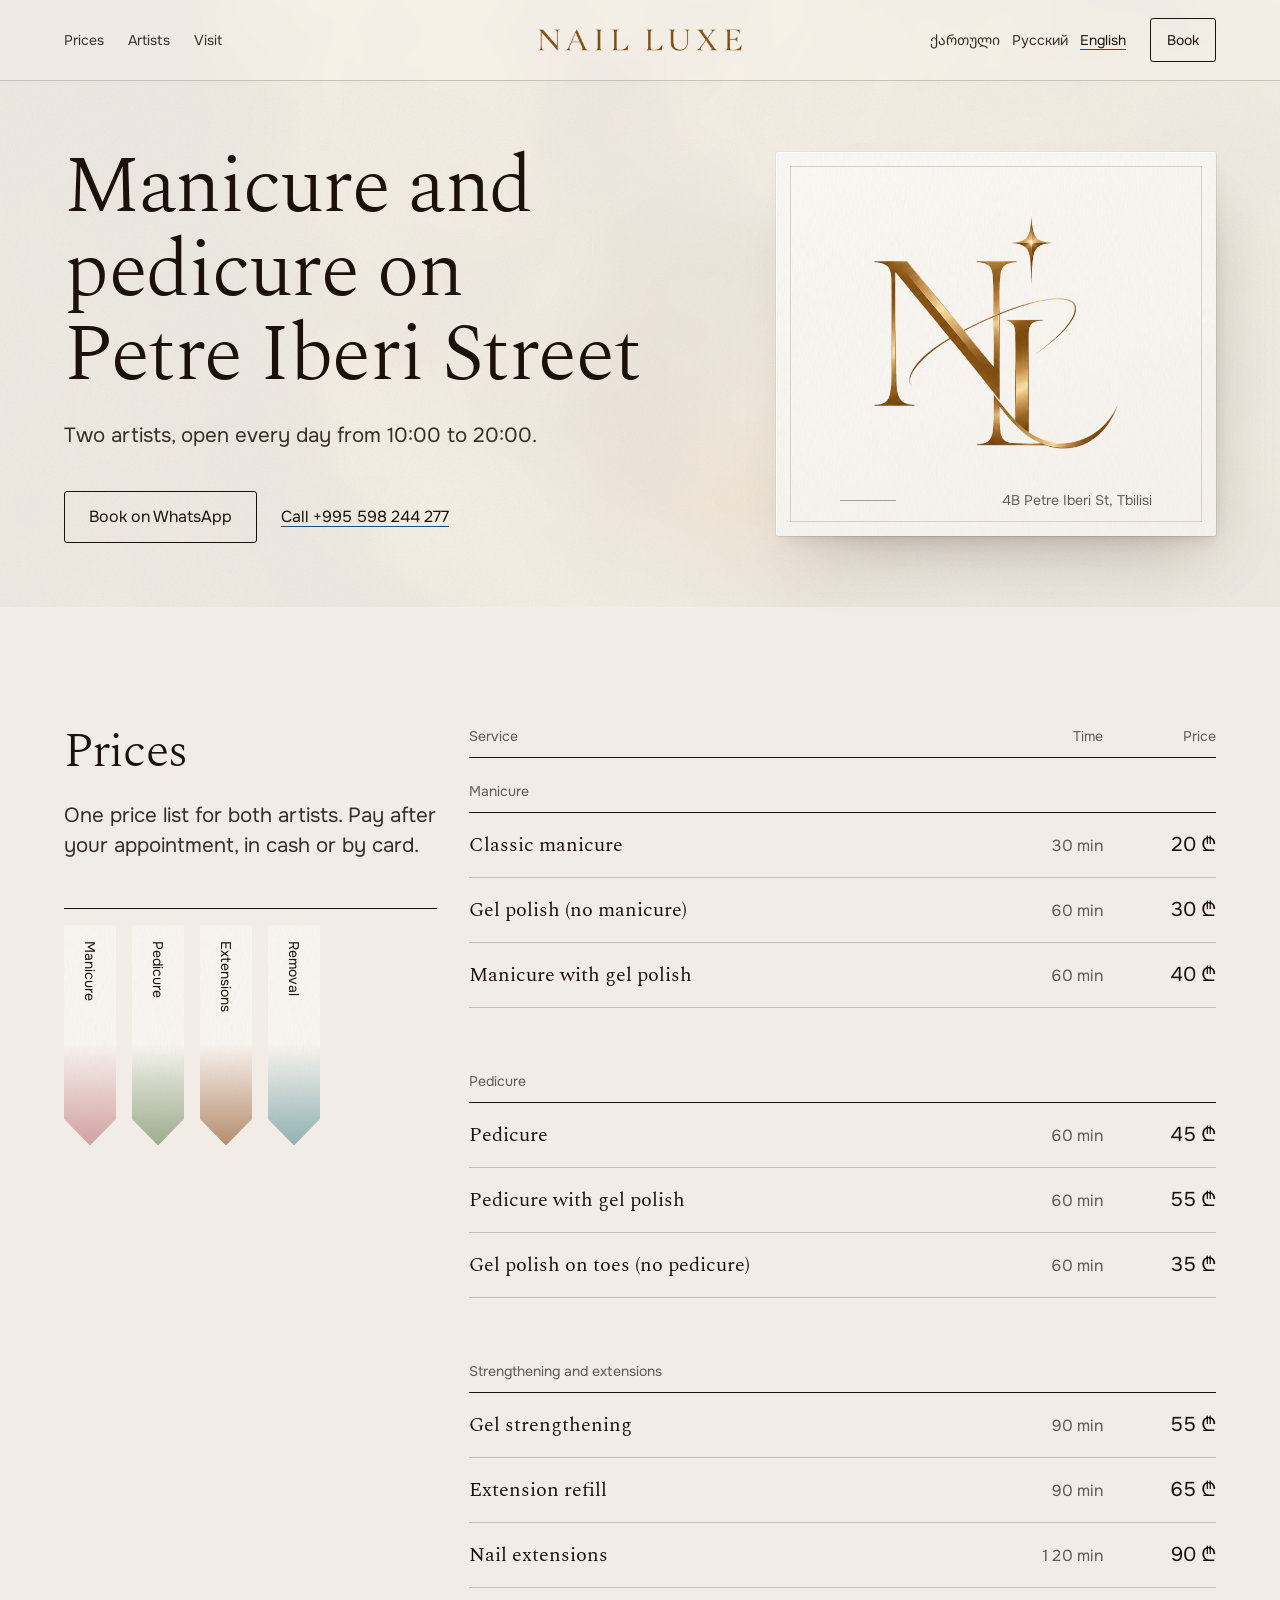
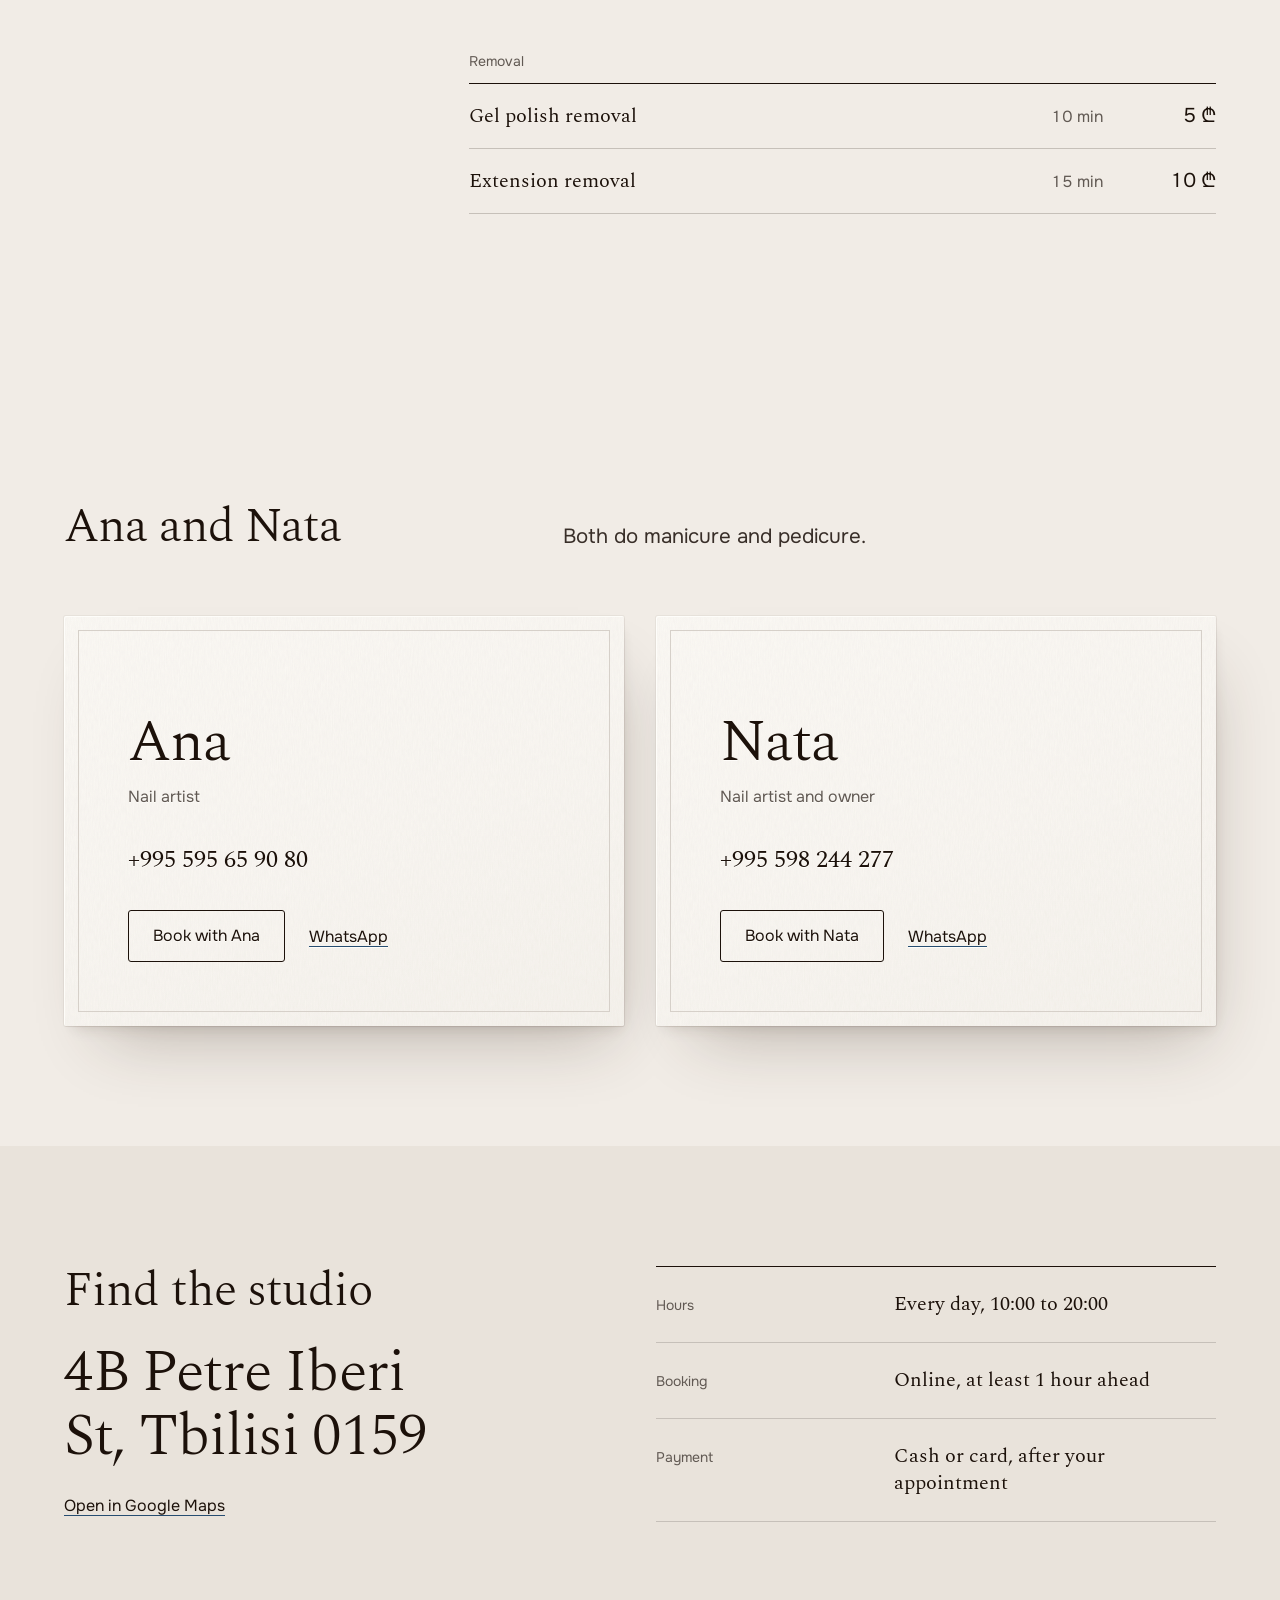
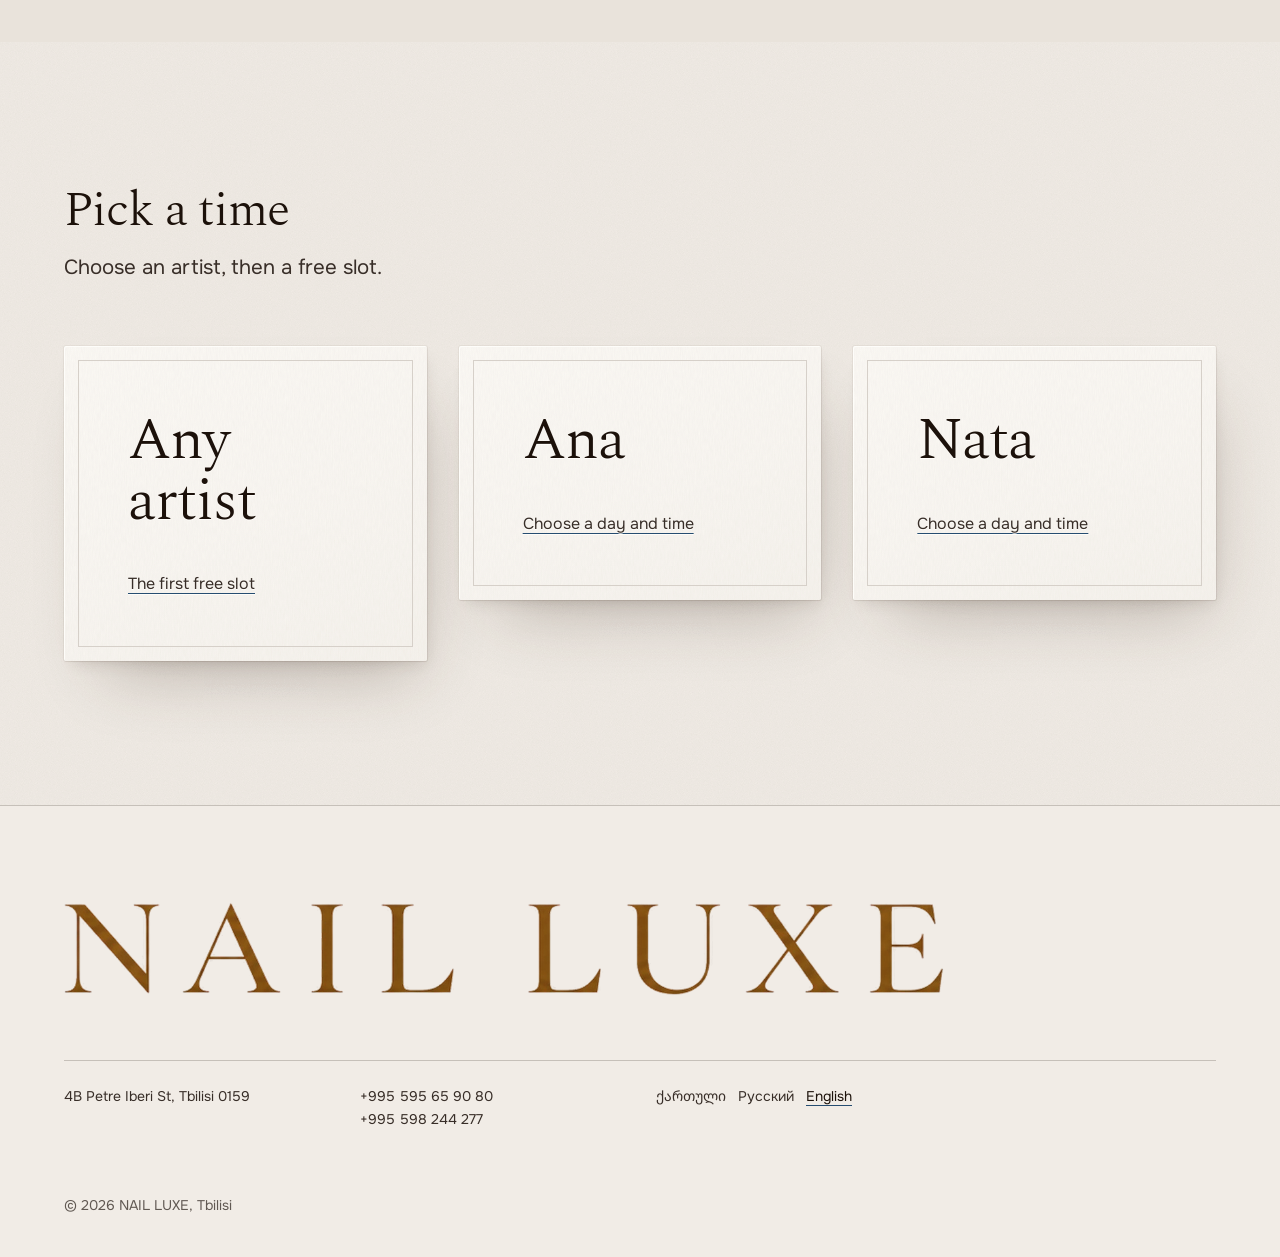
==== site/en/index.html @ 9dfd7c18 "Build trilingual Nail Luxe one-page site (ka/ru/en) with Hallmark Atelier design Prices, artists, vi" ====
<!doctype html>
<html lang="en">
<head>
<meta charset="utf-8">
<meta name="viewport" content="width=device-width, initial-scale=1, viewport-fit=cover">
<title>NAIL LUXE: manicure and pedicure in Tbilisi</title>
<meta name="description" content="Manicure, pedicure, gel polish and nail extensions at 4B Petre Iberi St, Tbilisi. Open every day 10:00–20:00. Book online.">
<link rel="canonical" href="https://kunstkameranika.github.io/nail_luxe/en/">
<link rel="alternate" hreflang="ka" href="https://kunstkameranika.github.io/nail_luxe/ka/">
<link rel="alternate" hreflang="ru" href="https://kunstkameranika.github.io/nail_luxe/ru/">
<link rel="alternate" hreflang="en" href="https://kunstkameranika.github.io/nail_luxe/en/">
<link rel="alternate" hreflang="x-default" href="https://kunstkameranika.github.io/nail_luxe/">
<meta property="og:type" content="website">
<meta property="og:title" content="NAIL LUXE: manicure and pedicure in Tbilisi">
<meta property="og:description" content="Manicure, pedicure, gel polish and nail extensions at 4B Petre Iberi St, Tbilisi. Open every day 10:00–20:00. Book online.">
<meta property="og:image" content="https://kunstkameranika.github.io/nail_luxe/assets/brand/icon-512.png">
<meta property="og:locale" content="en_US">
<meta name="theme-color" content="#efe9e2">
<link rel="icon" href="../assets/brand/icon-32.png" sizes="32x32">
<link rel="apple-touch-icon" href="../assets/brand/icon-180.png">
<link rel="preconnect" href="https://fonts.googleapis.com">
<link rel="preconnect" href="https://fonts.gstatic.com" crossorigin>
<link rel="stylesheet" href="https://fonts.googleapis.com/css2?family=Onest:wght@400&family=Spectral:wght@300;400&display=swap">
<link rel="stylesheet" href="https://fonts.googleapis.com/css2?family=Noto+Sans+Georgian:wght@400&text=%E1%83%A5%E1%83%90%E1%83%A0%E1%83%97%E1%83%A3%E1%83%9A%E1%83%98&display=swap">
<link rel="stylesheet" href="../assets/css/site.css">
<script type="application/ld+json">{"@context":"https://schema.org","@type":"NailSalon","name":"NAIL LUXE","url":"https://kunstkameranika.github.io/nail_luxe/en/","image":"https://kunstkameranika.github.io/nail_luxe/assets/brand/icon-512.png","telephone":"+995598244277","priceRange":"5–90 GEL","paymentAccepted":"Cash, Credit Card","currenciesAccepted":"GEL","address":{"@type":"PostalAddress","streetAddress":"4B Petre Iberi St","addressLocality":"Tbilisi","postalCode":"0159","addressCountry":"GE"},"openingHoursSpecification":[{"@type":"OpeningHoursSpecification","dayOfWeek":["Monday","Tuesday","Wednesday","Thursday","Friday","Saturday","Sunday"],"opens":"10:00","closes":"20:00"}]}</script>
</head>
<body class="lang-en">
<canvas class="air" aria-hidden="true"></canvas>
<header class="mast">
  <div class="container mast-row">
    <nav class="mast-links" aria-label="NAIL LUXE">
      <a href="#prices">Prices</a>
      <a href="#artists">Artists</a>
      <a href="#visit">Visit</a>
    </nav>
    <a class="mast-mark" href="./" aria-label="NAIL LUXE"><img src="../assets/brand/wordmark.webp" width="1291" height="139" alt="NAIL LUXE"></a>
    <div class="mast-end">
      <nav class="langs" aria-label="Language"><a href="../ka/" lang="ka" hreflang="ka">ქართული</a><a href="../ru/" lang="ru" hreflang="ru">Русский</a><a href="../en/" aria-current="page" lang="en">English</a></nav>
      <a class="btn btn--small" href="https://wa.me/995598244277?text=Hello!%20I'd%20like%20to%20book%20at%20Nail%20Luxe." target="_blank" rel="noopener">Book</a>
    </div>
  </div>
</header>

<main>
  <section class="hero air-zone">
    <div class="container hero-grid">
      <div class="hero-text">
        <h1>Manicure and pedicure on Petre Iberi Street</h1>
        <p class="lead">Two artists, open every day from 10:00 to 20:00.</p>
        <div class="hero-actions">
          <a class="btn" href="https://wa.me/995598244277?text=Hello!%20I'd%20like%20to%20book%20at%20Nail%20Luxe." target="_blank" rel="noopener">Book on WhatsApp</a>
          <a class="link" href="tel:+995598244277">Call +995 598 244 277</a>
        </div>
      </div>
      <figure class="print stock">
        <img src="../assets/brand/monogram.webp" width="863" height="826" alt="NAIL LUXE" fetchpriority="high">
        <figcaption><span class="pencil" aria-hidden="true"></span>4B Petre Iberi St, Tbilisi</figcaption>
      </figure>
    </div>
  </section>

  <section class="prices" id="prices">
    <div class="container prices-grid">
      <div class="prices-head">
        <h2>Prices</h2>
        <p class="lead">One price list for both artists. Pay after your appointment, in cash or by card.</p>
        <div class="rail" aria-hidden="false"><a class="strip" href="#g-hands" style="--stain: var(--stain-1)"><span>Manicure</span></a><a class="strip" href="#g-feet" style="--stain: var(--stain-2)"><span>Pedicure</span></a><a class="strip" href="#g-build" style="--stain: var(--stain-3)"><span>Extensions</span></a><a class="strip" href="#g-off" style="--stain: var(--stain-4)"><span>Removal</span></a></div>
      </div>
      <table class="menu">
        <caption class="visually-hidden">Prices</caption>
        <thead><tr><th scope="col">Service</th><th scope="col" class="num">Time</th><th scope="col" class="num">Price</th></tr></thead>
      <tbody id="g-hands">
        <tr class="group"><th scope="rowgroup" colspan="3">Manicure</th></tr>
        <tr><th scope="row">Classic manicure</th><td class="num">30 min</td><td class="num price">20 ₾</td></tr>
        <tr><th scope="row">Gel polish (no manicure)</th><td class="num">60 min</td><td class="num price">30 ₾</td></tr>
        <tr><th scope="row">Manicure with gel polish</th><td class="num">60 min</td><td class="num price">40 ₾</td></tr>
      </tbody>
      <tbody id="g-feet">
        <tr class="group"><th scope="rowgroup" colspan="3">Pedicure</th></tr>
        <tr><th scope="row">Pedicure</th><td class="num">60 min</td><td class="num price">45 ₾</td></tr>
        <tr><th scope="row">Pedicure with gel polish</th><td class="num">60 min</td><td class="num price">55 ₾</td></tr>
        <tr><th scope="row">Gel polish on toes (no pedicure)</th><td class="num">60 min</td><td class="num price">35 ₾</td></tr>
      </tbody>
      <tbody id="g-build">
        <tr class="group"><th scope="rowgroup" colspan="3">Strengthening and extensions</th></tr>
        <tr><th scope="row">Gel strengthening</th><td class="num">90 min</td><td class="num price">55 ₾</td></tr>
        <tr><th scope="row">Extension refill</th><td class="num">90 min</td><td class="num price">65 ₾</td></tr>
        <tr><th scope="row">Nail extensions</th><td class="num">120 min</td><td class="num price">90 ₾</td></tr>
      </tbody>
      <tbody id="g-off">
        <tr class="group"><th scope="rowgroup" colspan="3">Removal</th></tr>
        <tr><th scope="row">Gel polish removal</th><td class="num">10 min</td><td class="num price">5 ₾</td></tr>
        <tr><th scope="row">Extension removal</th><td class="num">15 min</td><td class="num price">10 ₾</td></tr>
      </tbody>
      </table>
    </div>
  </section>

  <section class="artists" id="artists">
    <div class="container">
      <div class="split-head">
        <h2>Ana and Nata</h2>
        <p class="lead">Both do manicure and pedicure.</p>
      </div>
      <div class="artist-grid">
      <article class="artist stock">
        <h3>Ana</h3>
        <p class="role">Nail artist</p>
        <p class="phone"><a href="tel:+995595659080">+995 595 65 90 80</a></p>
        <div class="artist-actions">
          <a class="btn" href="https://wa.me/995595659080?text=Hello!%20I'd%20like%20to%20book%20at%20Nail%20Luxe." target="_blank" rel="noopener">Book with Ana</a>
          <a class="link" href="https://wa.me/995595659080?text=Hello!%20I'd%20like%20to%20book%20at%20Nail%20Luxe." target="_blank" rel="noopener">WhatsApp</a>
        </div>
      </article>
      <article class="artist stock">
        <h3>Nata</h3>
        <p class="role">Nail artist and owner</p>
        <p class="phone"><a href="tel:+995598244277">+995 598 244 277</a></p>
        <div class="artist-actions">
          <a class="btn" href="https://wa.me/995598244277?text=Hello!%20I'd%20like%20to%20book%20at%20Nail%20Luxe." target="_blank" rel="noopener">Book with Nata</a>
          <a class="link" href="https://wa.me/995598244277?text=Hello!%20I'd%20like%20to%20book%20at%20Nail%20Luxe." target="_blank" rel="noopener">WhatsApp</a>
        </div>
      </article>
      </div>
    </div>
  </section>

  <section class="visit" id="visit">
    <div class="container visit-grid">
      <div>
        <h2>Find the studio</h2>
        <p class="address">4B Petre Iberi St, Tbilisi 0159</p>
        <p><a class="link" href="https://www.google.com/maps/search/?api=1&amp;query=4B+Petre+Iberi+St,+Tbilisi+0159,+Georgia" target="_blank" rel="noopener">Open in Google Maps</a></p>
      </div>
      <dl class="ruled">
        <div><dt>Hours</dt><dd>Every day, 10:00 to 20:00</dd></div>
        <div><dt>Booking</dt><dd>Online, at least 1 hour ahead</dd></div>
        <div><dt>Payment</dt><dd>Cash or card, after your appointment</dd></div>
      </dl>
    </div>
  </section>

  <section class="close air-zone" id="book">
    <div class="container close-grid">
      <div>
        <h2>Pick a time</h2>
        <p class="lead">Choose an artist, then a free slot.</p>
      </div>
      <ul class="tickets">
        <li><a class="ticket stock" href="https://wa.me/995598244277?text=Hello!%20I'd%20like%20to%20book%20at%20Nail%20Luxe." target="_blank" rel="noopener"><span class="ticket-name">Any artist</span><span class="ticket-line">The first free slot</span></a></li>
        <li><a class="ticket stock" href="https://wa.me/995595659080?text=Hello!%20I'd%20like%20to%20book%20at%20Nail%20Luxe." target="_blank" rel="noopener"><span class="ticket-name">Ana</span><span class="ticket-line">Choose a day and time</span></a></li>
        <li><a class="ticket stock" href="https://wa.me/995598244277?text=Hello!%20I'd%20like%20to%20book%20at%20Nail%20Luxe." target="_blank" rel="noopener"><span class="ticket-name">Nata</span><span class="ticket-line">Choose a day and time</span></a></li>
      </ul>
    </div>
  </section>
</main>

<footer class="foot">
  <div class="container">
    <img class="foot-mark" src="../assets/brand/wordmark.webp" width="1291" height="139" alt="NAIL LUXE" loading="lazy">
    <div class="foot-row">
      <p>4B Petre Iberi St, Tbilisi 0159</p>
      <p><a href="tel:+995595659080">+995 595 65 90 80</a><br><a href="tel:+995598244277">+995 598 244 277</a></p>
      <nav class="langs" aria-label="Language"><a href="../ka/" lang="ka" hreflang="ka">ქართული</a><a href="../ru/" lang="ru" hreflang="ru">Русский</a><a href="../en/" aria-current="page" lang="en">English</a></nav>
      
    </div>
    <p class="legal">© 2026 NAIL LUXE, Tbilisi</p>
  </div>
</footer>
<script src="../assets/js/air.js" defer></script>
</body>
</html>
---- site/assets/css/site.css ----
/* Hallmark · shape: Catalogue-led one-pager (draw swap: Long Document hides the booking action; job is book) · genre: editorial · theme: Atelier (deal 1/3, seed nail-luxe-luxury-nail-592d·a6c207c2·2026-11-07·r0) · job: book · draw: 41c783
 * hero: Banner · nav: masthead · footer: mast · imagery: none, the user's monogram as the hero print; photo slots wait for the studio's own photographs · signature: the NL monogram matted on cotton stock beside the head, polish-stained strips indexing the price list
 * axes: light/roman-serif/cool · posture: restrained · contrast: pass · fold: pass · v2.0.0 */
/* Hallmark · pre-emit critique: P4 H4 E4 S4 R5 V4 · weakest: S, no photographs of the work yet; led with the real monogram and the real price list instead of off-subject library photos */
/* waive 37: four families because the page is trilingual; Noto Serif/Sans Georgian only cover Georgian glyphs behind Spectral and Onest, one role each */
/* waive 79: Banner posture; the space under the hero actions is the prices section opening above the fold, as the draw asked */
/* waive theme-face: Sentient and Hanken Grotesk have no Cyrillic or Georgian; Spectral 300 and Onest 400 keep the light-serif-over-grotesk voice in all three scripts */
@import url("./tokens.css");
@import url("./base.css");

html { background: var(--color-paper); }
body { position: relative; background: transparent; color: var(--color-ink-2); line-height: 1.6; }
.lang-ka { --tracking-display: 0; }

/* The air: a fixed field behind the hero and the close; paper sections cover it. */
.air { position: fixed; inset: 0; width: 100%; height: 100%; z-index: 0; pointer-events: none; display: block; }
.mast, main, .foot { position: relative; z-index: 1; }
.air-zone { position: relative; isolation: isolate; }
.air-zone::after { content: ""; position: absolute; inset: 0; z-index: -1; background-image: var(--grain); background-size: 180px; opacity: 0.16; mix-blend-mode: multiply; pointer-events: none; }
.prices, .artists, .visit, .foot { background: var(--color-paper); }

h1, h2 { color: var(--color-ink); font-weight: var(--display-weight); }
h3 { font-weight: var(--serif-small); color: var(--color-ink); }

/* Controls */
.btn { display: inline-flex; align-items: center; justify-content: center; min-height: 52px; padding: 0 var(--space-lg); border: var(--rule-hair) solid var(--color-ink); border-radius: var(--radius-pill); background: transparent; color: var(--color-ink); font: 400 var(--text-md)/1 var(--font-body); text-decoration: none; white-space: nowrap; cursor: pointer; transition: background-color var(--dur-short) var(--ease-out), color var(--dur-short) var(--ease-out), transform var(--dur-micro) var(--ease-out); }
.btn:hover { background: var(--color-ink); color: var(--color-paper); }
.btn:active { transform: translateY(1px); }
.btn:focus-visible { outline: 2px solid var(--color-focus); outline-offset: 3px; transition: none; }
.btn[aria-disabled="true"] { border-color: var(--color-rule); color: var(--color-muted); background: transparent; cursor: not-allowed; transform: none; }
.btn--small { min-height: 44px; padding: 0 var(--space-md); font-size: var(--text-sm); }
.btn--quiet { border-color: var(--color-rule); }
.btn--quiet:hover { border-color: var(--color-ink); }
.link { color: var(--color-ink); text-decoration: underline; text-decoration-color: var(--color-accent); text-decoration-thickness: 1px; text-underline-offset: 0.28em; transition: text-decoration-color var(--dur-short) var(--ease-out); }
.link:hover { text-decoration-color: var(--color-ink); }
.link:active { color: var(--color-ink-2); }
.link:focus-visible, .mast a:focus-visible, .foot a:focus-visible, .strip:focus-visible, .phone a:focus-visible { outline: 2px solid var(--color-focus); outline-offset: 3px; transition: none; }

/* Masthead: the wordmark centred over a hairline */
.mast { border-bottom: var(--rule-hair) solid var(--color-rule); }
.mast-row { display: grid; grid-template-columns: minmax(0, 1fr) auto minmax(0, 1fr); align-items: center; gap: var(--space-lg); min-height: 80px; }
.mast-links { display: flex; gap: var(--space-lg); font-size: var(--text-sm); }
.mast-links a, .langs a { color: var(--color-ink-2); text-decoration: none; }
.mast-links a:hover, .langs a:hover { color: var(--color-ink); text-decoration: underline; text-decoration-color: var(--color-accent); text-underline-offset: 0.28em; }
.mast-mark img { width: clamp(150px, 16vw, 230px); height: auto; }
.mast-end { display: flex; justify-content: flex-end; align-items: center; gap: var(--space-lg); }
.langs { display: flex; gap: var(--space-sm); font-size: var(--text-sm); }
.langs a[aria-current="page"] { color: var(--color-ink); text-decoration: underline; text-decoration-color: var(--color-accent); text-underline-offset: 0.28em; }

/* Hero: Banner, the head beside the monogram print */
.hero { padding-block: var(--space-2xl) var(--space-2xl); }
.hero-grid { display: grid; grid-template-columns: minmax(0, 7fr) minmax(0, 5fr); gap: var(--space-3xl); align-items: center; }
.hero h1 { max-width: 16ch; }
.lang-ka .hero h1 { font-size: clamp(2.25rem, 3.6vw + 1rem, 4.25rem); max-width: 16ch; line-height: 1.15; }
.hero .lead { margin-top: var(--space-lg); color: var(--color-ink-2); }
.hero-actions { display: flex; flex-wrap: wrap; align-items: center; gap: var(--space-lg); margin-top: var(--space-xl); }

.stock { position: relative; border-radius: 2px; background: var(--fibre) 0 0 / 220px, linear-gradient(160deg, var(--card-lit), var(--color-card) 55%, var(--card-shade)); box-shadow: var(--shadow-card), inset 1px 1px 0 var(--lit); text-shadow: 0 1px 0 var(--lit); }
.stock::before { content: ""; position: absolute; inset: 0.875rem; border: var(--rule-hair) solid var(--color-card-edge); pointer-events: none; }
.print { margin: 0; justify-self: end; width: min(100%, 500px); padding: var(--space-2xl) var(--space-2xl) var(--space-lg); display: grid; gap: var(--space-xl); }
.print img { width: 78%; margin-inline: auto; }
.print figcaption { display: flex; align-items: center; justify-content: space-between; gap: var(--space-md); font-size: var(--text-sm); color: var(--color-muted); }
.pencil { flex: 0 0 56px; height: 1px; background: var(--color-pencil); opacity: 0.6; }

/* Prices: the head and the strips on four columns, the list on eight */
.prices { padding-block: var(--section-gap-s) var(--section-gap); }
.prices-grid { display: grid; grid-template-columns: minmax(0, 4fr) minmax(0, 8fr); gap: var(--gap-columns); align-items: start; }
.prices-head { position: sticky; top: var(--space-xl); display: grid; gap: var(--space-lg); }
.prices-head .lead { max-width: 30ch; }
.rail { display: flex; gap: var(--space-md); margin-top: var(--space-lg); padding-top: var(--space-md); border-top: var(--rule-hair) solid var(--color-ink); }
.strip { position: relative; display: flex; align-items: flex-start; justify-content: center; width: 52px; height: 220px; padding-top: var(--space-md); text-decoration: none; color: var(--color-ink); font-size: var(--text-sm); background: var(--fibre) 0 0 / 220px, linear-gradient(to top, color-mix(in oklab, var(--stain) 80%, var(--color-card)) 0%, color-mix(in oklab, var(--stain) 35%, var(--color-card)) 26%, var(--color-card) 46%); clip-path: polygon(0 0, 100% 0, 100% 88%, 50% 100%, 0 88%); filter: drop-shadow(var(--shadow-strip)); transition: transform var(--dur-long) var(--ease-out); }
.strip::before { content: ""; position: absolute; top: calc(var(--space-md) * -1 - 4px); left: 50%; width: 1px; height: calc(var(--space-md) + 4px); background: var(--color-ink); }
.strip span { writing-mode: vertical-rl; white-space: nowrap; }
.lang-ka .strip span, .lang-ru .strip span { font-size: var(--text-xs); }
.strip:hover { transform: translateY(8px); }
.strip:active { transform: translateY(12px); }

.menu { width: 100%; border-collapse: collapse; font-variant-numeric: tabular-nums; }
.menu thead th { padding: 0 0 var(--space-sm); font: 400 var(--text-sm)/1.3 var(--font-body); color: var(--color-muted); text-align: left; border-bottom: var(--rule-head) solid var(--color-ink); }
.menu .num { text-align: right; white-space: nowrap; }
.menu tbody th, .menu td { padding: var(--space-md) 0; border-bottom: var(--rule-hair) solid var(--color-rule); vertical-align: baseline; }
.menu tbody th[scope="row"] { font: var(--serif-small) var(--text-lg)/1.3 var(--font-display); color: var(--color-ink); text-align: left; padding-right: var(--space-lg); }
.menu td { color: var(--color-muted); padding-left: var(--space-lg); }
.menu td.price { color: var(--color-ink); font-size: var(--text-lg); }
.menu tr.group th { padding: var(--space-2xl) 0 var(--space-sm); font: 400 var(--text-sm)/1.3 var(--font-body); color: var(--color-muted); text-align: left; border-bottom: var(--rule-hair) solid var(--color-ink); }
.menu tbody:first-of-type tr.group th { padding-top: var(--space-lg); }
.menu tbody:target tr.group th { color: var(--color-ink); }

/* Artists: two cotton cards */
.artists { padding-block: var(--section-gap) var(--section-gap-s); }
.split-head { display: grid; grid-template-columns: minmax(0, 5fr) minmax(0, 7fr); gap: var(--gap-columns); align-items: end; margin-bottom: var(--space-2xl); }
.artist-grid { display: grid; grid-template-columns: repeat(2, minmax(0, 1fr)); gap: var(--gap-columns); }
.artist { padding: var(--space-3xl) var(--space-2xl) var(--space-2xl); display: grid; align-content: start; gap: var(--space-sm); min-height: 360px; }
.artist h3 { font-size: var(--text-display-s); font-weight: var(--display-weight); line-height: 1.02; }
.artist .role { color: var(--color-muted); }
.phone { margin-top: var(--space-lg); font: var(--serif-small) var(--text-title)/1.2 var(--font-display); font-variant-numeric: tabular-nums; }
.phone a { color: var(--color-ink); text-decoration: none; }
.phone a:hover { text-decoration: underline; text-decoration-color: var(--color-accent); text-underline-offset: 0.2em; }
.artist-actions { display: flex; flex-wrap: wrap; align-items: center; gap: var(--space-lg); margin-top: var(--space-lg); }

/* Visit: a paper band, the address set as a statement beside the ruled facts */
.visit { background: var(--color-paper-2); padding-block: var(--section-gap-s); }
.visit-grid { display: grid; grid-template-columns: minmax(0, 6fr) minmax(0, 6fr); gap: var(--gap-columns); align-items: start; }
.visit .address { margin-block: var(--space-lg) var(--space-lg); font: var(--statement-weight) var(--text-display-s)/1.08 var(--font-display); letter-spacing: var(--tracking-statement); color: var(--color-ink); max-width: 16ch; text-wrap: balance; }
.ruled { margin: 0; border-top: var(--rule-head) solid var(--color-ink); }
.ruled > div { display: grid; grid-template-columns: minmax(0, 2fr) minmax(0, 3fr); gap: var(--space-lg); padding-block: var(--space-lg); border-bottom: var(--rule-hair) solid var(--color-rule); }
.ruled dt { color: var(--color-muted); font-size: var(--text-sm); padding-top: 0.2em; }
.ruled dd { margin: 0; font: var(--serif-small) var(--text-lg)/1.35 var(--font-display); color: var(--color-ink); }

/* Close: the booking again, over the air */
.close { padding-block: var(--section-gap) var(--section-gap); }
.close-grid { display: grid; gap: var(--space-2xl); }
.close .lead { margin-top: var(--space-md); }
.tickets { list-style: none; margin: 0; padding: 0; display: grid; grid-template-columns: repeat(3, minmax(0, 1fr)); gap: var(--gap-columns); }
.ticket { display: grid; align-content: space-between; gap: var(--space-xl); min-height: 240px; padding: var(--space-2xl); color: var(--color-ink); text-decoration: none; transition: transform var(--dur-short) var(--ease-out); }
.ticket:hover { transform: translateY(-4px); }
.ticket:active { transform: translateY(0); }
.ticket:focus-visible { outline: 2px solid var(--color-focus); outline-offset: 3px; transition: none; }
.ticket-name { font: var(--display-weight) var(--text-display-s)/1.02 var(--font-display); letter-spacing: var(--tracking-display); }
.ticket-line { color: var(--color-ink-2); text-decoration: underline; text-decoration-color: var(--color-accent); text-underline-offset: 0.28em; }

/* Footer: a mast, the wordmark large over the facts */
.foot { padding-block: var(--space-3xl) var(--space-xl); border-top: var(--rule-hair) solid var(--color-rule); font-size: var(--text-sm); color: var(--color-ink-2); }
.foot-mark { width: min(100%, 880px); height: auto; }
.foot-row { display: grid; grid-template-columns: repeat(4, minmax(0, 1fr)); gap: var(--gap-columns); margin-top: var(--space-2xl); padding-top: var(--space-lg); border-top: var(--rule-hair) solid var(--color-rule); }
.foot a { color: var(--color-ink-2); text-decoration: none; }
.foot a:hover { color: var(--color-ink); text-decoration: underline; text-decoration-color: var(--color-accent); }
.legal { margin-top: var(--space-2xl); color: var(--color-muted); }

@media (max-width: 60rem) {
  .mast-row { grid-template-columns: auto minmax(0, 1fr); min-height: 64px; }
  .mast-links { display: none; }
  .mast-mark { justify-self: start; }
  .mast-end { gap: var(--space-md); }
  .hero { padding-block: var(--space-2xl) var(--space-2xl); }
  .hero-grid, .prices-grid, .visit-grid, .close-grid, .split-head { grid-template-columns: minmax(0, 1fr); row-gap: var(--space-xl); }
  .print { justify-self: start; width: min(100%, 300px); padding: var(--space-xl) var(--space-xl) var(--space-md); }
  .prices-head { position: static; }
  .strip { height: 170px; }
  .tickets { grid-template-columns: minmax(0, 1fr); }
  .ticket { min-height: 0; padding: var(--space-xl); }
  .foot-row { grid-template-columns: repeat(2, minmax(0, 1fr)); }
}
@media (max-width: 40rem) {
  .mast-row { grid-template-columns: minmax(0, 1fr) auto; grid-template-areas: "mark book" "langs langs"; row-gap: 0; padding-block: var(--space-sm); }
  .mast-end { display: contents; }
  .mast-mark { grid-area: mark; }
  .mast-end .btn { grid-area: book; }
  .mast-end .langs { grid-area: langs; padding-block: var(--space-xs); }
  .mast-end .langs a { min-height: 44px; display: inline-flex; align-items: center; }
  .artist-grid { grid-template-columns: minmax(0, 1fr); }
  .artist { min-height: 0; padding: var(--space-2xl) var(--space-xl) var(--space-xl); }
  .menu tbody th[scope="row"] { font-size: var(--text-md); }
  .menu td.price { font-size: var(--text-md); }
  .menu td { padding-left: var(--space-sm); }
  .strip { width: 44px; }
  .foot-row { grid-template-columns: minmax(0, 1fr); }
}
@media (prefers-reduced-motion: reduce) {
  .strip, .btn, .link, .ticket { transition: none; }
  .strip:hover, .strip:active, .btn:active, .ticket:hover { transform: none; }
}
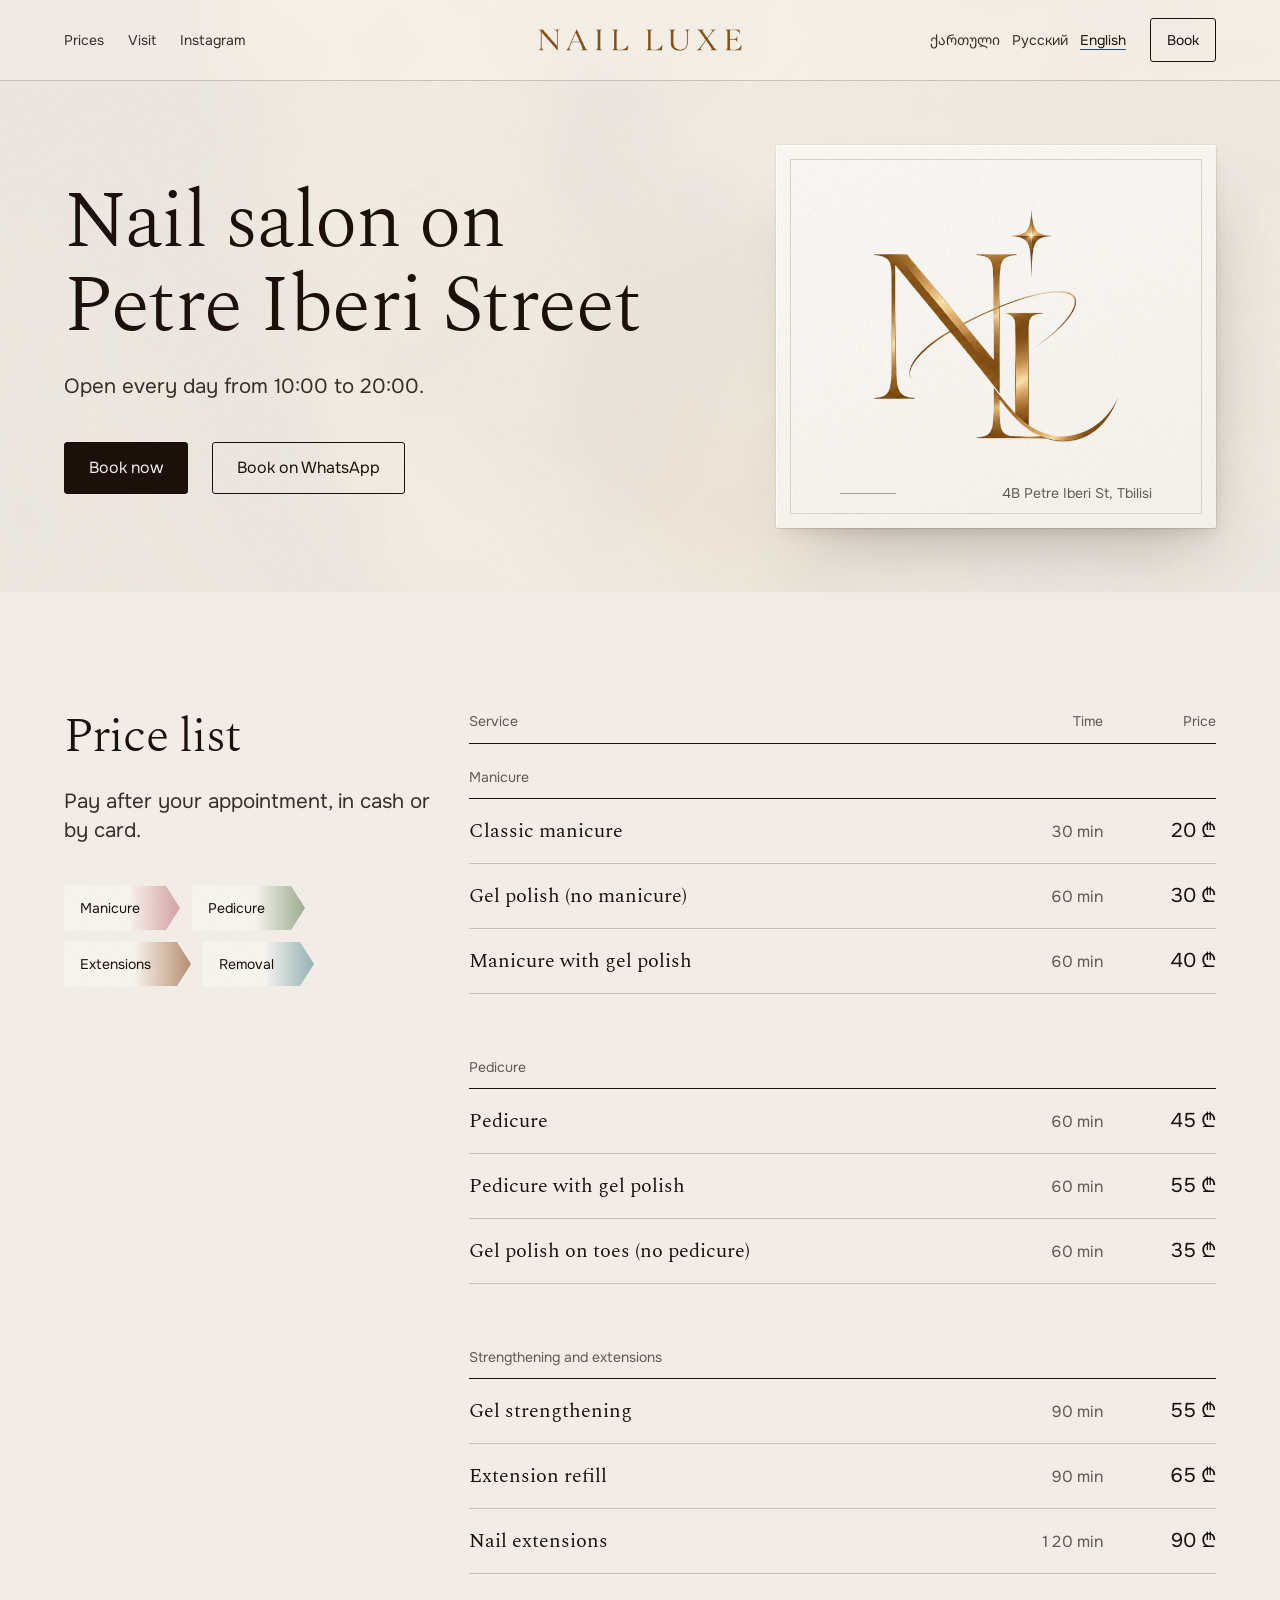
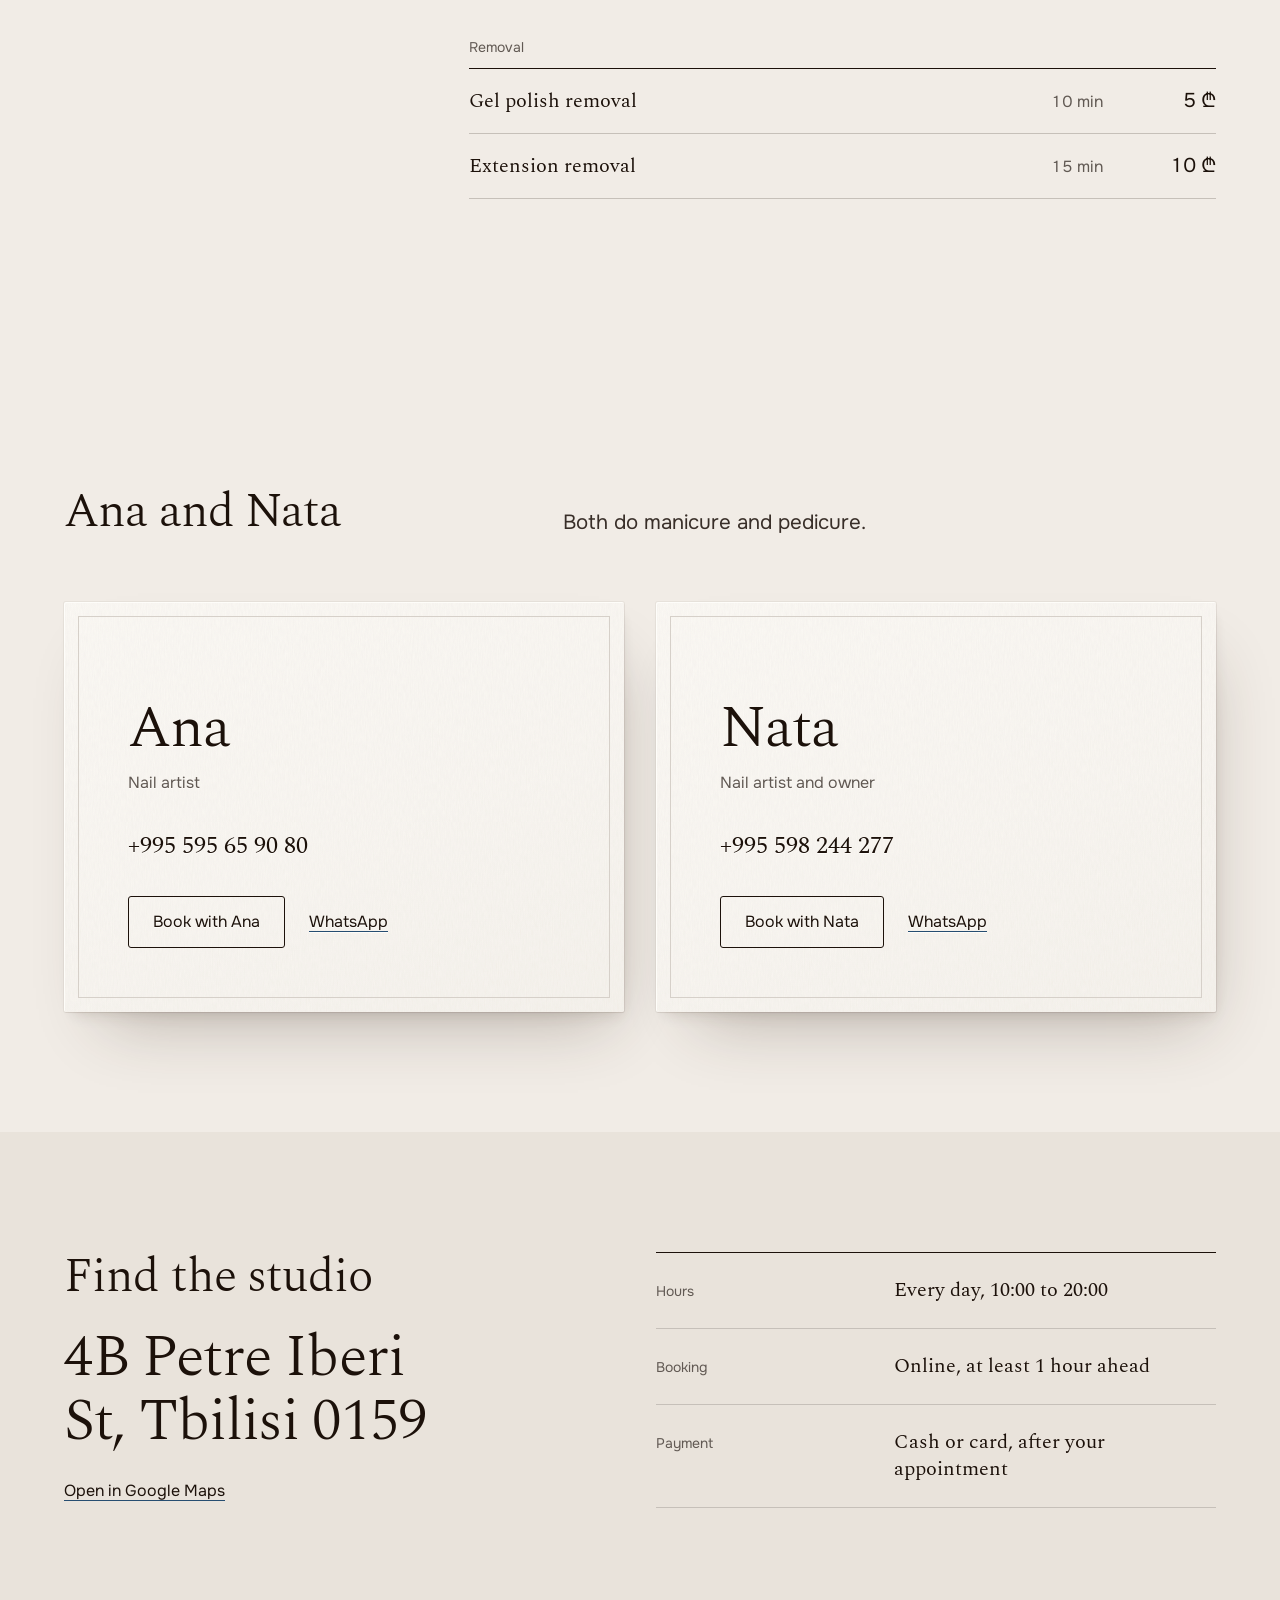
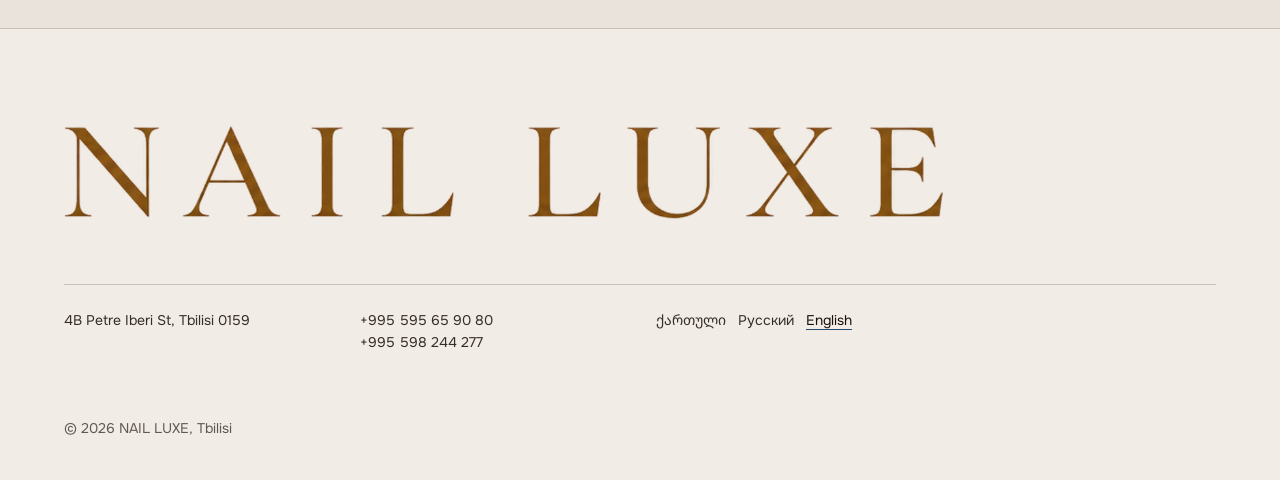
==== commit 21f8b42b: "Hero, prices and nav changes from review - Hero: 'Nail salon on Petre Iberi Street', hours only in t" ====
--- a/site/en/index.html
+++ b/site/en/index.html
@@ -31,13 +31,13 @@
   <div class="container mast-row">
     <nav class="mast-links" aria-label="NAIL LUXE">
       <a href="#prices">Prices</a>
-      <a href="#artists">Artists</a>
       <a href="#visit">Visit</a>
+      <a href="#" data-pending="instagram">Instagram</a>
     </nav>
     <a class="mast-mark" href="./" aria-label="NAIL LUXE"><img src="../assets/brand/wordmark.webp" width="1291" height="139" alt="NAIL LUXE"></a>
     <div class="mast-end">
       <nav class="langs" aria-label="Language"><a href="../ka/" lang="ka" hreflang="ka">ქართული</a><a href="../ru/" lang="ru" hreflang="ru">Русский</a><a href="../en/" aria-current="page" lang="en">English</a></nav>
-      <a class="btn btn--small" href="https://wa.me/995598244277?text=Hello!%20I'd%20like%20to%20book%20at%20Nail%20Luxe." target="_blank" rel="noopener">Book</a>
+      <a class="btn btn--small" href="#" data-pending="fresha">Book</a>
     </div>
   </div>
 </header>
@@ -46,11 +46,11 @@
   <section class="hero air-zone">
     <div class="container hero-grid">
       <div class="hero-text">
-        <h1>Manicure and pedicure on Petre Iberi Street</h1>
-        <p class="lead">Two artists, open every day from 10:00 to 20:00.</p>
+        <h1>Nail salon on Petre Iberi Street</h1>
+        <p class="lead">Open every day from 10:00 to 20:00.</p>
         <div class="hero-actions">
+          <a class="btn btn--primary" href="#" data-pending="fresha">Book now</a>
           <a class="btn" href="https://wa.me/995598244277?text=Hello!%20I'd%20like%20to%20book%20at%20Nail%20Luxe." target="_blank" rel="noopener">Book on WhatsApp</a>
-          <a class="link" href="tel:+995598244277">Call +995 598 244 277</a>
         </div>
       </div>
       <figure class="print stock">
@@ -63,12 +63,12 @@
   <section class="prices" id="prices">
     <div class="container prices-grid">
       <div class="prices-head">
-        <h2>Prices</h2>
-        <p class="lead">One price list for both artists. Pay after your appointment, in cash or by card.</p>
-        <div class="rail" aria-hidden="false"><a class="strip" href="#g-hands" style="--stain: var(--stain-1)"><span>Manicure</span></a><a class="strip" href="#g-feet" style="--stain: var(--stain-2)"><span>Pedicure</span></a><a class="strip" href="#g-build" style="--stain: var(--stain-3)"><span>Extensions</span></a><a class="strip" href="#g-off" style="--stain: var(--stain-4)"><span>Removal</span></a></div>
+        <h2>Price list</h2>
+        <p class="lead">Pay after your appointment, in cash or by card.</p>
+        <div class="rail" aria-hidden="false"><a class="strip" href="#g-hands" style="--stain: var(--stain-1)">Manicure</a><a class="strip" href="#g-feet" style="--stain: var(--stain-2)">Pedicure</a><a class="strip" href="#g-build" style="--stain: var(--stain-3)">Extensions</a><a class="strip" href="#g-off" style="--stain: var(--stain-4)">Removal</a></div>
       </div>
       <table class="menu">
-        <caption class="visually-hidden">Prices</caption>
+        <caption class="visually-hidden">Price list</caption>
         <thead><tr><th scope="col">Service</th><th scope="col" class="num">Time</th><th scope="col" class="num">Price</th></tr></thead>
       <tbody id="g-hands">
         <tr class="group"><th scope="rowgroup" colspan="3">Manicure</th></tr>
@@ -109,7 +109,7 @@
         <p class="role">Nail artist</p>
         <p class="phone"><a href="tel:+995595659080">+995 595 65 90 80</a></p>
         <div class="artist-actions">
-          <a class="btn" href="https://wa.me/995595659080?text=Hello!%20I'd%20like%20to%20book%20at%20Nail%20Luxe." target="_blank" rel="noopener">Book with Ana</a>
+          <a class="btn" href="#" data-pending="fresha">Book with Ana</a>
           <a class="link" href="https://wa.me/995595659080?text=Hello!%20I'd%20like%20to%20book%20at%20Nail%20Luxe." target="_blank" rel="noopener">WhatsApp</a>
         </div>
       </article>
@@ -118,7 +118,7 @@
         <p class="role">Nail artist and owner</p>
         <p class="phone"><a href="tel:+995598244277">+995 598 244 277</a></p>
         <div class="artist-actions">
-          <a class="btn" href="https://wa.me/995598244277?text=Hello!%20I'd%20like%20to%20book%20at%20Nail%20Luxe." target="_blank" rel="noopener">Book with Nata</a>
+          <a class="btn" href="#" data-pending="fresha">Book with Nata</a>
           <a class="link" href="https://wa.me/995598244277?text=Hello!%20I'd%20like%20to%20book%20at%20Nail%20Luxe." target="_blank" rel="noopener">WhatsApp</a>
         </div>
       </article>
@@ -141,19 +141,6 @@
     </div>
   </section>
 
-  <section class="close air-zone" id="book">
-    <div class="container close-grid">
-      <div>
-        <h2>Pick a time</h2>
-        <p class="lead">Choose an artist, then a free slot.</p>
-      </div>
-      <ul class="tickets">
-        <li><a class="ticket stock" href="https://wa.me/995598244277?text=Hello!%20I'd%20like%20to%20book%20at%20Nail%20Luxe." target="_blank" rel="noopener"><span class="ticket-name">Any artist</span><span class="ticket-line">The first free slot</span></a></li>
-        <li><a class="ticket stock" href="https://wa.me/995595659080?text=Hello!%20I'd%20like%20to%20book%20at%20Nail%20Luxe." target="_blank" rel="noopener"><span class="ticket-name">Ana</span><span class="ticket-line">Choose a day and time</span></a></li>
-        <li><a class="ticket stock" href="https://wa.me/995598244277?text=Hello!%20I'd%20like%20to%20book%20at%20Nail%20Luxe." target="_blank" rel="noopener"><span class="ticket-name">Nata</span><span class="ticket-line">Choose a day and time</span></a></li>
-      </ul>
-    </div>
-  </section>
 </main>
 
 <footer class="foot">
--- a/site/assets/css/site.css
+++ b/site/assets/css/site.css
@@ -1,9 +1,10 @@
 /* Hallmark · shape: Catalogue-led one-pager (draw swap: Long Document hides the booking action; job is book) · genre: editorial · theme: Atelier (deal 1/3, seed nail-luxe-luxury-nail-592d·a6c207c2·2026-11-07·r0) · job: book · draw: 41c783
- * hero: Banner · nav: masthead · footer: mast · imagery: none, the user's monogram as the hero print; photo slots wait for the studio's own photographs · signature: the NL monogram matted on cotton stock beside the head, polish-stained strips indexing the price list
+ * hero: Banner · nav: masthead · footer: mast · imagery: none, the user's monogram as the hero print; photo slots wait for the studio's own photographs · signature: the NL monogram matted on cotton stock beside the head, polish-stained tabs indexing the price list
  * axes: light/roman-serif/cool · posture: restrained · contrast: pass · fold: pass · v2.0.0 */
 /* Hallmark · pre-emit critique: P4 H4 E4 S4 R5 V4 · weakest: S, no photographs of the work yet; led with the real monogram and the real price list instead of off-subject library photos */
 /* waive 37: four families because the page is trilingual; Noto Serif/Sans Georgian only cover Georgian glyphs behind Spectral and Onest, one role each */
 /* waive 79: Banner posture; the space under the hero actions is the prices section opening above the fold, as the draw asked */
+/* waive theme-controls: one ink-filled primary (Book now) so it reads first beside the hairline WhatsApp button; Atelier keeps hairline controls elsewhere */
 /* waive theme-face: Sentient and Hanken Grotesk have no Cyrillic or Georgian; Spectral 300 and Onest 400 keep the light-serif-over-grotesk voice in all three scripts */
 @import url("./tokens.css");
 @import url("./base.css");
@@ -29,6 +30,8 @@
 .btn:focus-visible { outline: 2px solid var(--color-focus); outline-offset: 3px; transition: none; }
 .btn[aria-disabled="true"] { border-color: var(--color-rule); color: var(--color-muted); background: transparent; cursor: not-allowed; transform: none; }
 .btn--small { min-height: 44px; padding: 0 var(--space-md); font-size: var(--text-sm); }
+.btn--primary { background: var(--color-ink); color: var(--color-paper); }
+.btn--primary:hover { background: var(--color-ink-2); border-color: var(--color-ink-2); }
 .btn--quiet { border-color: var(--color-rule); }
 .btn--quiet:hover { border-color: var(--color-ink); }
 .link { color: var(--color-ink); text-decoration: underline; text-decoration-color: var(--color-accent); text-decoration-thickness: 1px; text-underline-offset: 0.28em; transition: text-decoration-color var(--dur-short) var(--ease-out); }
@@ -67,13 +70,10 @@
 .prices-grid { display: grid; grid-template-columns: minmax(0, 4fr) minmax(0, 8fr); gap: var(--gap-columns); align-items: start; }
 .prices-head { position: sticky; top: var(--space-xl); display: grid; gap: var(--space-lg); }
 .prices-head .lead { max-width: 30ch; }
-.rail { display: flex; gap: var(--space-md); margin-top: var(--space-lg); padding-top: var(--space-md); border-top: var(--rule-hair) solid var(--color-ink); }
-.strip { position: relative; display: flex; align-items: flex-start; justify-content: center; width: 52px; height: 220px; padding-top: var(--space-md); text-decoration: none; color: var(--color-ink); font-size: var(--text-sm); background: var(--fibre) 0 0 / 220px, linear-gradient(to top, color-mix(in oklab, var(--stain) 80%, var(--color-card)) 0%, color-mix(in oklab, var(--stain) 35%, var(--color-card)) 26%, var(--color-card) 46%); clip-path: polygon(0 0, 100% 0, 100% 88%, 50% 100%, 0 88%); filter: drop-shadow(var(--shadow-strip)); transition: transform var(--dur-long) var(--ease-out); }
-.strip::before { content: ""; position: absolute; top: calc(var(--space-md) * -1 - 4px); left: 50%; width: 1px; height: calc(var(--space-md) + 4px); background: var(--color-ink); }
-.strip span { writing-mode: vertical-rl; white-space: nowrap; }
-.lang-ka .strip span, .lang-ru .strip span { font-size: var(--text-xs); }
-.strip:hover { transform: translateY(8px); }
-.strip:active { transform: translateY(12px); }
+.rail { display: flex; flex-wrap: wrap; gap: var(--space-sm); margin-top: var(--space-md); }
+.strip { display: inline-flex; align-items: center; min-height: 44px; padding: 0 var(--space-xl) 0 var(--space-md); color: var(--color-ink); text-decoration: none; font-size: var(--text-sm); white-space: nowrap; background: var(--fibre) 0 0 / 220px, linear-gradient(to right, var(--color-card) 55%, color-mix(in oklab, var(--stain) 35%, var(--color-card)) 75%, color-mix(in oklab, var(--stain) 80%, var(--color-card)) 100%); clip-path: polygon(0 0, calc(100% - 14px) 0, 100% 50%, calc(100% - 14px) 100%, 0 100%); filter: drop-shadow(var(--shadow-strip)); transition: transform var(--dur-short) var(--ease-out); }
+.strip:hover { transform: translateX(4px); }
+.strip:active { transform: translateX(6px); }
 
 .menu { width: 100%; border-collapse: collapse; font-variant-numeric: tabular-nums; }
 .menu thead th { padding: 0 0 var(--space-sm); font: 400 var(--text-sm)/1.3 var(--font-body); color: var(--color-muted); text-align: left; border-bottom: var(--rule-head) solid var(--color-ink); }
@@ -107,18 +107,6 @@
 .ruled dt { color: var(--color-muted); font-size: var(--text-sm); padding-top: 0.2em; }
 .ruled dd { margin: 0; font: var(--serif-small) var(--text-lg)/1.35 var(--font-display); color: var(--color-ink); }
 
-/* Close: the booking again, over the air */
-.close { padding-block: var(--section-gap) var(--section-gap); }
-.close-grid { display: grid; gap: var(--space-2xl); }
-.close .lead { margin-top: var(--space-md); }
-.tickets { list-style: none; margin: 0; padding: 0; display: grid; grid-template-columns: repeat(3, minmax(0, 1fr)); gap: var(--gap-columns); }
-.ticket { display: grid; align-content: space-between; gap: var(--space-xl); min-height: 240px; padding: var(--space-2xl); color: var(--color-ink); text-decoration: none; transition: transform var(--dur-short) var(--ease-out); }
-.ticket:hover { transform: translateY(-4px); }
-.ticket:active { transform: translateY(0); }
-.ticket:focus-visible { outline: 2px solid var(--color-focus); outline-offset: 3px; transition: none; }
-.ticket-name { font: var(--display-weight) var(--text-display-s)/1.02 var(--font-display); letter-spacing: var(--tracking-display); }
-.ticket-line { color: var(--color-ink-2); text-decoration: underline; text-decoration-color: var(--color-accent); text-underline-offset: 0.28em; }
-
 /* Footer: a mast, the wordmark large over the facts */
 .foot { padding-block: var(--space-3xl) var(--space-xl); border-top: var(--rule-hair) solid var(--color-rule); font-size: var(--text-sm); color: var(--color-ink-2); }
 .foot-mark { width: min(100%, 880px); height: auto; }
@@ -136,9 +124,6 @@
   .hero-grid, .prices-grid, .visit-grid, .close-grid, .split-head { grid-template-columns: minmax(0, 1fr); row-gap: var(--space-xl); }
   .print { justify-self: start; width: min(100%, 300px); padding: var(--space-xl) var(--space-xl) var(--space-md); }
   .prices-head { position: static; }
-  .strip { height: 170px; }
-  .tickets { grid-template-columns: minmax(0, 1fr); }
-  .ticket { min-height: 0; padding: var(--space-xl); }
   .foot-row { grid-template-columns: repeat(2, minmax(0, 1fr)); }
 }
 @media (max-width: 40rem) {
@@ -153,10 +138,9 @@
   .menu tbody th[scope="row"] { font-size: var(--text-md); }
   .menu td.price { font-size: var(--text-md); }
   .menu td { padding-left: var(--space-sm); }
-  .strip { width: 44px; }
   .foot-row { grid-template-columns: minmax(0, 1fr); }
 }
 @media (prefers-reduced-motion: reduce) {
-  .strip, .btn, .link, .ticket { transition: none; }
-  .strip:hover, .strip:active, .btn:active, .ticket:hover { transform: none; }
+  .strip, .btn, .link { transition: none; }
+  .strip:hover, .strip:active, .btn:active { transform: none; }
 }
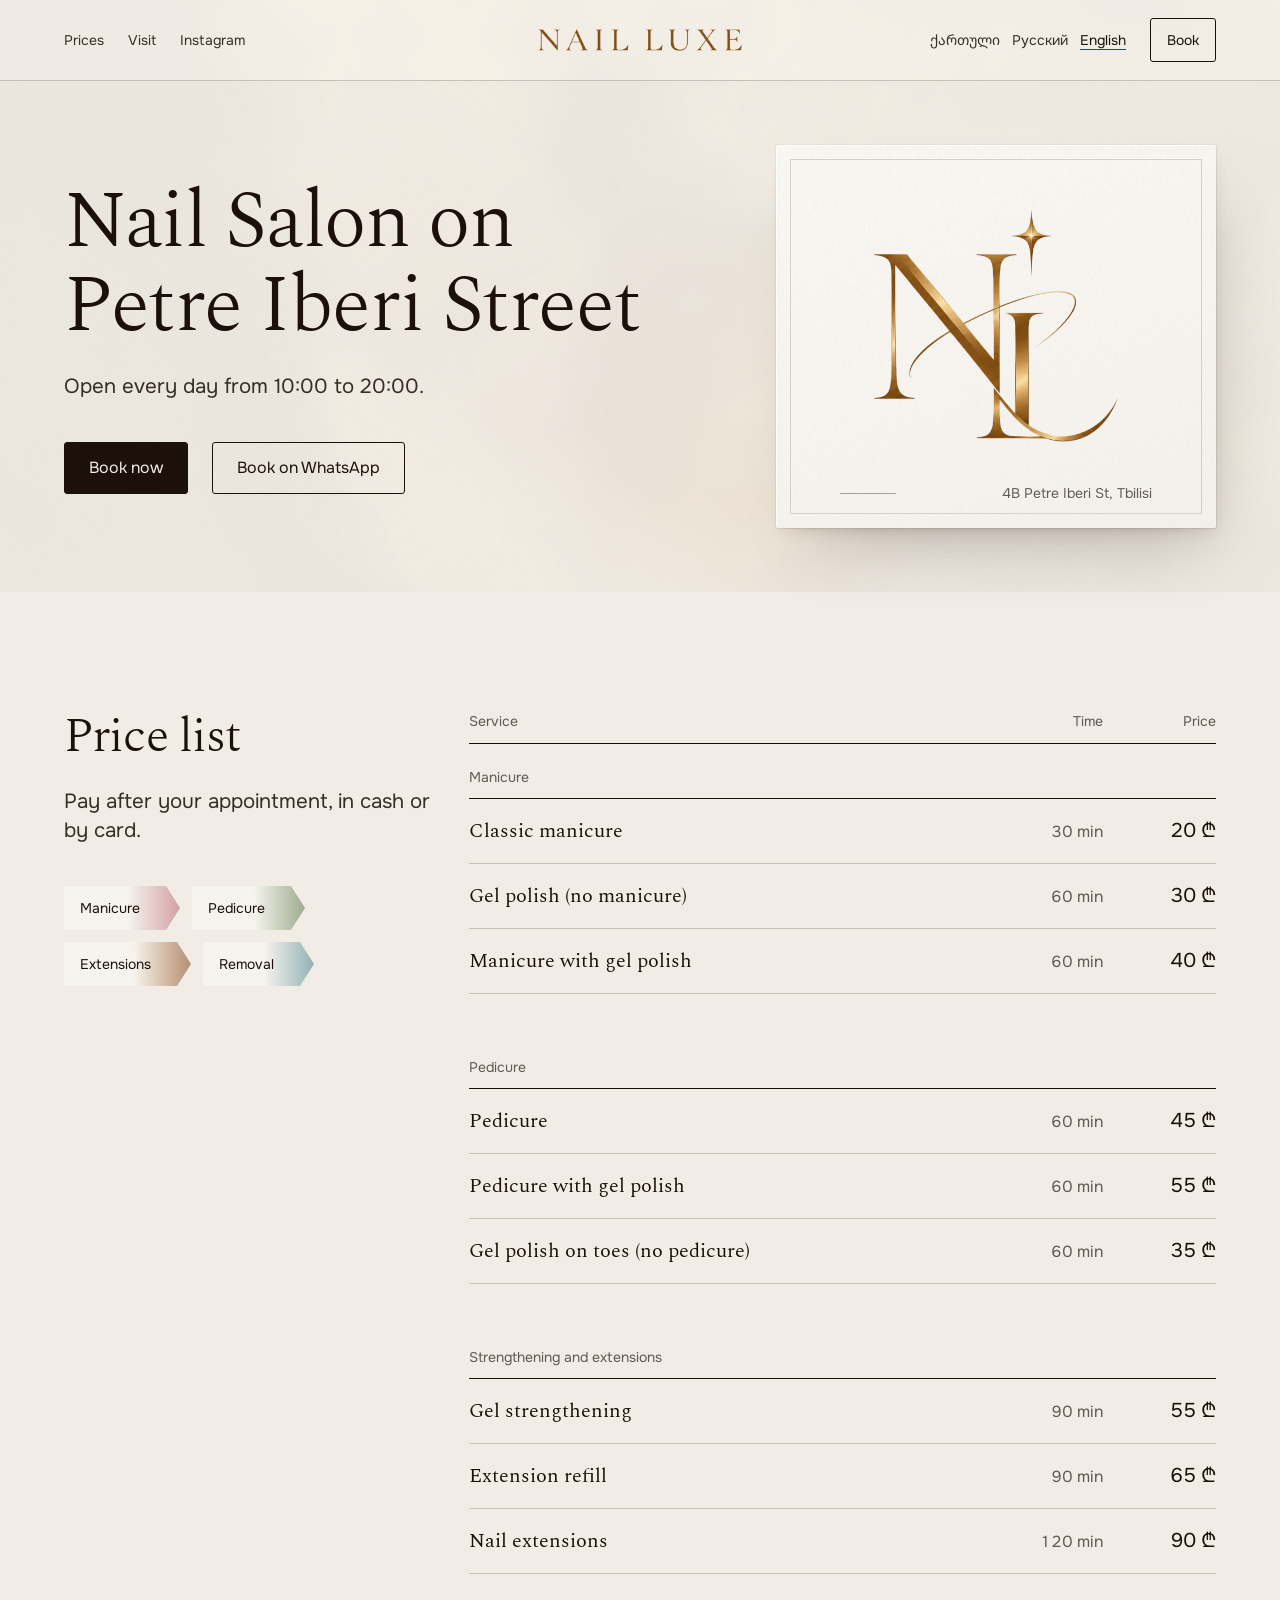
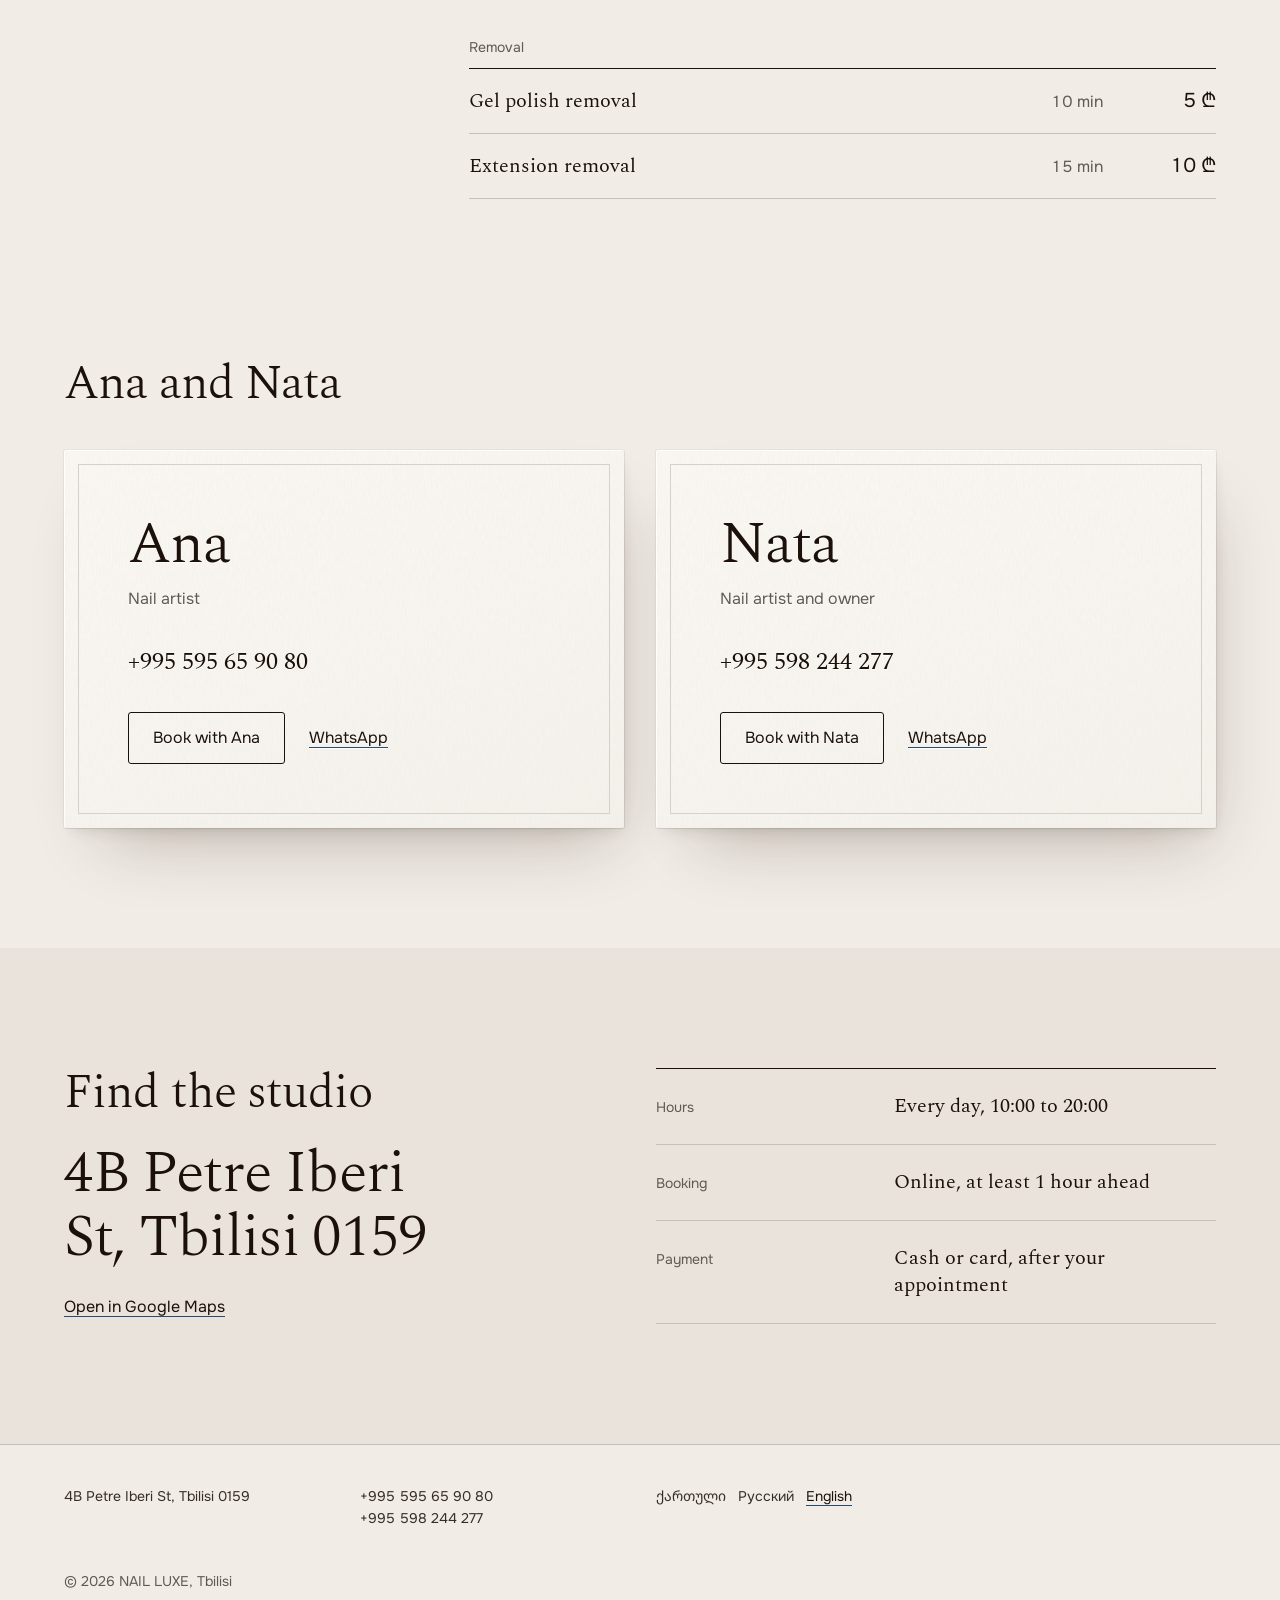
==== commit a1d8cdfc: "Headline wording, drop footer wordmark and artists line, tighten spacing - Headline: 'Nail Salon on " ====
--- a/site/en/index.html
+++ b/site/en/index.html
@@ -46,7 +46,7 @@
   <section class="hero air-zone">
     <div class="container hero-grid">
       <div class="hero-text">
-        <h1>Nail salon on Petre Iberi Street</h1>
+        <h1>Nail Salon on Petre Iberi Street</h1>
         <p class="lead">Open every day from 10:00 to 20:00.</p>
         <div class="hero-actions">
           <a class="btn btn--primary" href="#" data-pending="fresha">Book now</a>
@@ -99,10 +99,7 @@
 
   <section class="artists" id="artists">
     <div class="container">
-      <div class="split-head">
-        <h2>Ana and Nata</h2>
-        <p class="lead">Both do manicure and pedicure.</p>
-      </div>
+      <h2 class="artists-head">Ana and Nata</h2>
       <div class="artist-grid">
       <article class="artist stock">
         <h3>Ana</h3>
@@ -145,7 +142,6 @@
 
 <footer class="foot">
   <div class="container">
-    <img class="foot-mark" src="../assets/brand/wordmark.webp" width="1291" height="139" alt="NAIL LUXE" loading="lazy">
     <div class="foot-row">
       <p>4B Petre Iberi St, Tbilisi 0159</p>
       <p><a href="tel:+995595659080">+995 595 65 90 80</a><br><a href="tel:+995598244277">+995 598 244 277</a></p>
--- a/site/assets/css/site.css
+++ b/site/assets/css/site.css
@@ -1,5 +1,5 @@
 /* Hallmark · shape: Catalogue-led one-pager (draw swap: Long Document hides the booking action; job is book) · genre: editorial · theme: Atelier (deal 1/3, seed nail-luxe-luxury-nail-592d·a6c207c2·2026-11-07·r0) · job: book · draw: 41c783
- * hero: Banner · nav: masthead · footer: mast · imagery: none, the user's monogram as the hero print; photo slots wait for the studio's own photographs · signature: the NL monogram matted on cotton stock beside the head, polish-stained tabs indexing the price list
+ * hero: Banner · nav: masthead · footer: colophon block (address, phones, languages; the wordmark stays in the masthead only) · imagery: none, the user's monogram as the hero print; photo slots wait for the studio's own photographs · signature: the NL monogram matted on cotton stock beside the head, polish-stained tabs indexing the price list
  * axes: light/roman-serif/cool · posture: restrained · contrast: pass · fold: pass · v2.0.0 */
 /* Hallmark · pre-emit critique: P4 H4 E4 S4 R5 V4 · weakest: S, no photographs of the work yet; led with the real monogram and the real price list instead of off-subject library photos */
 /* waive 37: four families because the page is trilingual; Noto Serif/Sans Georgian only cover Georgian glyphs behind Spectral and Onest, one role each */
@@ -66,7 +66,7 @@
 .pencil { flex: 0 0 56px; height: 1px; background: var(--color-pencil); opacity: 0.6; }
 
 /* Prices: the head and the strips on four columns, the list on eight */
-.prices { padding-block: var(--section-gap-s) var(--section-gap); }
+.prices { padding-block: var(--section-gap-s) var(--space-2xl); }
 .prices-grid { display: grid; grid-template-columns: minmax(0, 4fr) minmax(0, 8fr); gap: var(--gap-columns); align-items: start; }
 .prices-head { position: sticky; top: var(--space-xl); display: grid; gap: var(--space-lg); }
 .prices-head .lead { max-width: 30ch; }
@@ -87,10 +87,10 @@
 .menu tbody:target tr.group th { color: var(--color-ink); }
 
 /* Artists: two cotton cards */
-.artists { padding-block: var(--section-gap) var(--section-gap-s); }
-.split-head { display: grid; grid-template-columns: minmax(0, 5fr) minmax(0, 7fr); gap: var(--gap-columns); align-items: end; margin-bottom: var(--space-2xl); }
+.artists { padding-block: var(--space-3xl) var(--section-gap-s); }
+.artists-head { margin-bottom: var(--space-xl); }
 .artist-grid { display: grid; grid-template-columns: repeat(2, minmax(0, 1fr)); gap: var(--gap-columns); }
-.artist { padding: var(--space-3xl) var(--space-2xl) var(--space-2xl); display: grid; align-content: start; gap: var(--space-sm); min-height: 360px; }
+.artist { padding: var(--space-2xl); display: grid; align-content: start; gap: var(--space-sm); }
 .artist h3 { font-size: var(--text-display-s); font-weight: var(--display-weight); line-height: 1.02; }
 .artist .role { color: var(--color-muted); }
 .phone { margin-top: var(--space-lg); font: var(--serif-small) var(--text-title)/1.2 var(--font-display); font-variant-numeric: tabular-nums; }
@@ -108,12 +108,11 @@
 .ruled dd { margin: 0; font: var(--serif-small) var(--text-lg)/1.35 var(--font-display); color: var(--color-ink); }
 
 /* Footer: a mast, the wordmark large over the facts */
-.foot { padding-block: var(--space-3xl) var(--space-xl); border-top: var(--rule-hair) solid var(--color-rule); font-size: var(--text-sm); color: var(--color-ink-2); }
-.foot-mark { width: min(100%, 880px); height: auto; }
-.foot-row { display: grid; grid-template-columns: repeat(4, minmax(0, 1fr)); gap: var(--gap-columns); margin-top: var(--space-2xl); padding-top: var(--space-lg); border-top: var(--rule-hair) solid var(--color-rule); }
+.foot { padding-block: var(--space-xl) var(--space-xl); border-top: var(--rule-hair) solid var(--color-rule); font-size: var(--text-sm); color: var(--color-ink-2); }
+.foot-row { display: grid; grid-template-columns: repeat(4, minmax(0, 1fr)); gap: var(--gap-columns); }
 .foot a { color: var(--color-ink-2); text-decoration: none; }
 .foot a:hover { color: var(--color-ink); text-decoration: underline; text-decoration-color: var(--color-accent); }
-.legal { margin-top: var(--space-2xl); color: var(--color-muted); }
+.legal { margin-top: var(--space-xl); color: var(--color-muted); }
 
 @media (max-width: 60rem) {
   .mast-row { grid-template-columns: auto minmax(0, 1fr); min-height: 64px; }
@@ -121,7 +120,7 @@
   .mast-mark { justify-self: start; }
   .mast-end { gap: var(--space-md); }
   .hero { padding-block: var(--space-2xl) var(--space-2xl); }
-  .hero-grid, .prices-grid, .visit-grid, .close-grid, .split-head { grid-template-columns: minmax(0, 1fr); row-gap: var(--space-xl); }
+  .hero-grid, .prices-grid, .visit-grid, .close-grid { grid-template-columns: minmax(0, 1fr); row-gap: var(--space-xl); }
   .print { justify-self: start; width: min(100%, 300px); padding: var(--space-xl) var(--space-xl) var(--space-md); }
   .prices-head { position: static; }
   .foot-row { grid-template-columns: repeat(2, minmax(0, 1fr)); }
